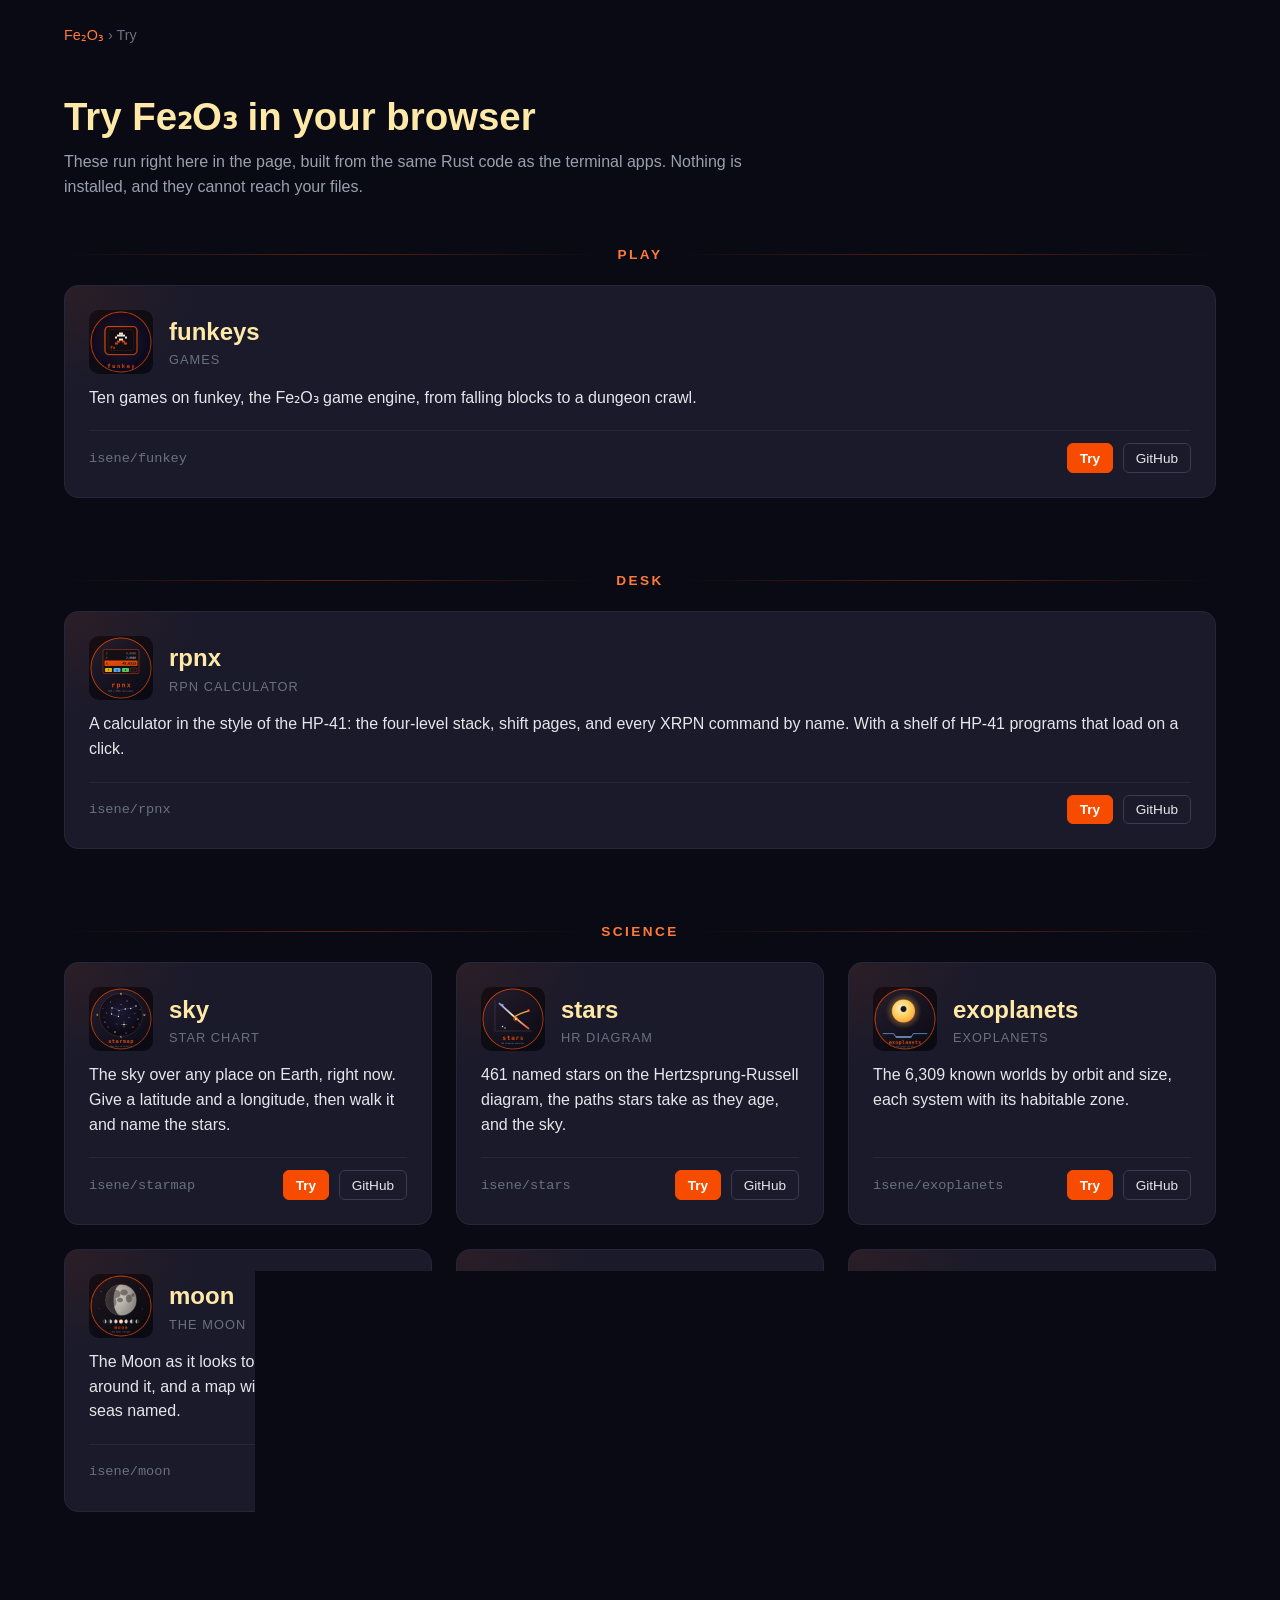
==== docs/try/index.html @ e8fb4394 "marble joins the games: the launcher fetches it, the try page plays it (v0.1.23) Co-Authored-By: Cla" ====
<!doctype html>
<html lang="en">
<head>
  <meta charset="utf-8">
  <meta name="viewport" content="width=device-width, initial-scale=1">
  <meta http-equiv="Content-Security-Policy" content="default-src 'none'; style-src 'self'; img-src 'self'; base-uri 'none'; form-action 'none'">
  <meta name="referrer" content="no-referrer">
  <title>Try Fe₂O₃ in your browser</title>
  <meta name="description" content="Fe₂O₃ apps and games running in the browser, from the same Rust code as the terminal apps.">
  <link rel="icon" href="../img/fe2o3.svg" type="image/svg+xml">
  <link rel="stylesheet" href="../style.css">
  <link rel="stylesheet" href="try.css">
</head>
<body>
  <main class="container">
    <nav class="crumbs"><a href="../">Fe₂O₃</a> › Try</nav>
    <header class="try-head">
      <h1>Try Fe₂O₃ in your browser</h1>
      <p>These run right here in the page, built from the same Rust code as the terminal apps.
      Nothing is installed, and they cannot reach your files.</p>
    </header>
    <div class="grid-divider first"><span class="grid-divider-label">Play</span></div>
    <div class="grid try-grid">
      <div class="card">
        <div class="card-head">
          <img class="card-logo" src="logos/funkey.png" alt="funkeys logo">
          <div>
            <h3 class="card-title"><a class="card-link" href="funkeys/">funkeys</a></h3>
            <div class="card-kind">Games</div>
          </div>
        </div>
        <p class="card-desc">Ten games on funkey, the Fe₂O₃ game engine, from falling blocks to a dungeon crawl.</p>
        <div class="card-meta">
          <span class="repo">isene/funkey</span>
          <span class="go"><a class="try" href="funkeys/">Try</a><a href="https://github.com/isene/funkey">GitHub</a></span>
        </div>
      </div>
    </div>
    <div class="grid-divider"><span class="grid-divider-label">Desk</span></div>
    <div class="grid try-grid">
      <div class="card">
        <div class="card-head">
          <img class="card-logo" src="logos/rpnx.png" alt="rpnx logo">
          <div>
            <h3 class="card-title"><a class="card-link" href="app.html?a=rpnx">rpnx</a></h3>
            <div class="card-kind">RPN calculator</div>
          </div>
        </div>
        <p class="card-desc">A calculator in the style of the HP-41: the four-level stack, shift pages, and every XRPN command by name. With a shelf of HP-41 programs that load on a click.</p>
        <div class="card-meta">
          <span class="repo">isene/rpnx</span>
          <span class="go"><a class="try" href="app.html?a=rpnx">Try</a><a href="https://github.com/isene/rpnx">GitHub</a></span>
        </div>
      </div>
    </div>
    <div class="grid-divider"><span class="grid-divider-label">Science</span></div>
    <div class="grid try-grid">
      <div class="card">
        <div class="card-head">
          <img class="card-logo" src="../img/starmap.svg" alt="sky logo">
          <div>
            <h3 class="card-title"><a class="card-link" href="app.html?a=sky">sky</a></h3>
            <div class="card-kind">Star chart</div>
          </div>
        </div>
        <p class="card-desc">The sky over any place on Earth, right now. Give a latitude and a longitude, then walk it and name the stars.</p>
        <div class="card-meta">
          <span class="repo">isene/starmap</span>
          <span class="go"><a class="try" href="app.html?a=sky">Try</a><a href="https://github.com/isene/starmap">GitHub</a></span>
        </div>
      </div>
      <div class="card">
        <div class="card-head">
          <img class="card-logo" src="logos/stars.png" alt="stars logo">
          <div>
            <h3 class="card-title"><a class="card-link" href="app.html?a=stars">stars</a></h3>
            <div class="card-kind">HR diagram</div>
          </div>
        </div>
        <p class="card-desc">461 named stars on the Hertzsprung-Russell diagram, the paths stars take as they age, and the sky.</p>
        <div class="card-meta">
          <span class="repo">isene/stars</span>
          <span class="go"><a class="try" href="app.html?a=stars">Try</a><a href="https://github.com/isene/stars">GitHub</a></span>
        </div>
      </div>
      <div class="card">
        <div class="card-head">
          <img class="card-logo" src="logos/exoplanets.png" alt="exoplanets logo">
          <div>
            <h3 class="card-title"><a class="card-link" href="app.html?a=exoplanets">exoplanets</a></h3>
            <div class="card-kind">Exoplanets</div>
          </div>
        </div>
        <p class="card-desc">The 6,309 known worlds by orbit and size, each system with its habitable zone.</p>
        <div class="card-meta">
          <span class="repo">isene/exoplanets</span>
          <span class="go"><a class="try" href="app.html?a=exoplanets">Try</a><a href="https://github.com/isene/exoplanets">GitHub</a></span>
        </div>
      </div>
      <div class="card">
        <div class="card-head">
          <img class="card-logo" src="logos/moon.png" alt="moon logo">
          <div>
            <h3 class="card-title"><a class="card-link" href="app.html?a=moon">moon</a></h3>
            <div class="card-kind">The Moon</div>
          </div>
        </div>
        <p class="card-desc">The Moon as it looks tonight, the days around it, and a map with the craters and seas named.</p>
        <div class="card-meta">
          <span class="repo">isene/moon</span>
          <span class="go"><a class="try" href="app.html?a=moon">Try</a><a href="https://github.com/isene/moon">GitHub</a></span>
        </div>
      </div>
      <div class="card">
        <div class="card-head">
          <img class="card-logo" src="logos/universe.png" alt="universe logo">
          <div>
            <h3 class="card-title"><a class="card-link" href="app.html?a=universe">universe</a></h3>
            <div class="card-kind">Every scale</div>
          </div>
        </div>
        <p class="card-desc">37 steps from the quantum foam to the cosmic web, each one drawn.</p>
        <div class="card-meta">
          <span class="repo">isene/universe</span>
          <span class="go"><a class="try" href="app.html?a=universe">Try</a><a href="https://github.com/isene/universe">GitHub</a></span>
        </div>
      </div>
      <div class="card">
        <div class="card-head">
          <img class="card-logo" src="logos/elements.png" alt="elements logo">
          <div>
            <h3 class="card-title"><a class="card-link" href="app.html?a=elements">elements</a></h3>
            <div class="card-kind">Periodic table</div>
          </div>
        </div>
        <p class="card-desc">Every element with its numbers and its full Wikipedia article.</p>
        <div class="card-meta">
          <span class="repo">isene/elements</span>
          <span class="go"><a class="try" href="app.html?a=elements">Try</a><a href="https://github.com/isene/elements">GitHub</a></span>
        </div>
      </div>
      <div class="card">
        <div class="card-head">
          <img class="card-logo" src="logos/isotopes.png" alt="isotopes logo">
          <div>
            <h3 class="card-title"><a class="card-link" href="app.html?a=isotopes">isotopes</a></h3>
            <div class="card-kind">Chart of the nuclides</div>
          </div>
        </div>
        <p class="card-desc">3,386 isotopes with their decay modes and half-lives, and each decay chain to its end.</p>
        <div class="card-meta">
          <span class="repo">isene/isotopes</span>
          <span class="go"><a class="try" href="app.html?a=isotopes">Try</a><a href="https://github.com/isene/isotopes">GitHub</a></span>
        </div>
      </div>
      <div class="card">
        <div class="card-head">
          <img class="card-logo" src="logos/particles.png" alt="particles logo">
          <div>
            <h3 class="card-title"><a class="card-link" href="app.html?a=particles">particles</a></h3>
            <div class="card-kind">Standard Model</div>
          </div>
        </div>
        <p class="card-desc">The seventeen fundamental particles, and a zoom from a carbon atom down to one quark.</p>
        <div class="card-meta">
          <span class="repo">isene/particles</span>
          <span class="go"><a class="try" href="app.html?a=particles">Try</a><a href="https://github.com/isene/particles">GitHub</a></span>
        </div>
      </div>
      <div class="card">
        <div class="card-head">
          <img class="card-logo" src="logos/alchemy.png" alt="alchemy logo">
          <div>
            <h3 class="card-title"><a class="card-link" href="app.html?a=alchemy">alchemy</a></h3>
            <div class="card-kind">Chemistry bench</div>
          </div>
        </div>
        <p class="card-desc">Pour reagents together and watch the colour, the precipitate and the gas. Flame tests too.</p>
        <div class="card-meta">
          <span class="repo">isene/alchemy</span>
          <span class="go"><a class="try" href="app.html?a=alchemy">Try</a><a href="https://github.com/isene/alchemy">GitHub</a></span>
        </div>
      </div>
      <div class="card">
        <div class="card-head">
          <img class="card-logo" src="logos/circuit.png" alt="circuit logo">
          <div>
            <h3 class="card-title"><a class="card-link" href="app.html?a=circuit">circuit</a></h3>
            <div class="card-kind">Electronics bench</div>
          </div>
        </div>
        <p class="card-desc">Wire batteries, resistors, LEDs and logic chips and watch every voltage, with challenges from an LED to a stopwatch.</p>
        <div class="card-meta">
          <span class="repo">isene/circuit</span>
          <span class="go"><a class="try" href="app.html?a=circuit">Try</a><a href="https://github.com/isene/circuit">GitHub</a></span>
        </div>
      </div>
      <div class="card">
        <div class="card-head">
          <img class="card-logo" src="logos/fractal.png" alt="fractal logo">
          <div>
            <h3 class="card-title"><a class="card-link" href="app.html?a=fractal">fractal</a></h3>
            <div class="card-kind">Fractals</div>
          </div>
        </div>
        <p class="card-desc">Mandelbrot, Julia, the logistic map, Lorenz and Hénon, to pan and zoom.</p>
        <div class="card-meta">
          <span class="repo">isene/fractal</span>
          <span class="go"><a class="try" href="app.html?a=fractal">Try</a><a href="https://github.com/isene/fractal">GitHub</a></span>
        </div>
      </div>
    </div>
  </main>
</body>
</html>
---- docs/style.css ----
/* Fe2O3 site - dark starfield with rust accent */

:root {
  --rust: #f74c00;
  --rust-dark: #b7410e;
  --rust-glow: #ff7a3a;
  --bg: #0a0a14;
  --bg-elev: #161622;
  --bg-card: #1a1a2a;
  --fg: #e6e6ea;
  --fg-dim: #9aa0b0;
  --fg-mute: #6a7080;
  --cyan: #80dfff;
  --green: #4ade80;
  --yellow: #ffe9a8;
}

* { box-sizing: border-box; margin: 0; padding: 0; }

html, body {
  background: var(--bg);
  color: var(--fg);
  font-family: -apple-system, BlinkMacSystemFont, "Segoe UI", Roboto, sans-serif;
  line-height: 1.55;
  min-height: 100vh;
  overflow-x: hidden;
}

/* Starfield backdrop (CSS-only, no JS) */
body::before {
  content: "";
  position: fixed;
  inset: 0;
  background:
    radial-gradient(1px 1px at 20% 30%,  rgba(255,255,255,0.6), transparent 50%),
    radial-gradient(1px 1px at 60% 20%,  rgba(255,255,255,0.4), transparent 50%),
    radial-gradient(1px 1px at 80% 60%,  rgba(255,255,255,0.7), transparent 50%),
    radial-gradient(1px 1px at 30% 80%,  rgba(255,255,255,0.5), transparent 50%),
    radial-gradient(1px 1px at 70% 90%,  rgba(255,255,255,0.6), transparent 50%),
    radial-gradient(1px 1px at 90% 40%,  rgba(128,223,255,0.5), transparent 50%),
    radial-gradient(2px 2px at 10% 70%,  rgba(255,233,168,0.5), transparent 50%),
    radial-gradient(1px 1px at 50% 50%,  rgba(255,255,255,0.4), transparent 50%),
    radial-gradient(1200px 800px at 80% -10%, rgba(247,76,0,0.12), transparent 60%),
    radial-gradient(900px 600px at -10% 100%, rgba(128,223,255,0.08), transparent 60%);
  pointer-events: none;
  z-index: -1;
}

.container {
  max-width: 1200px;
  margin: 0 auto;
  padding: 0 1.5rem;
}

/* Hero */
.hero {
  padding: 6rem 0 4rem;
  text-align: center;
}

.hero-logo {
  width: 160px;
  height: 160px;
  margin: 0 auto 1.5rem;
  display: block;
  filter: drop-shadow(0 0 40px rgba(247, 76, 0, 0.45));
}

.hero h1 {
  font-size: clamp(2.5rem, 6vw, 4.5rem);
  font-weight: 800;
  letter-spacing: -0.02em;
  background: linear-gradient(135deg, #ffe9a8 0%, var(--rust) 50%, var(--cyan) 100%);
  -webkit-background-clip: text;
  background-clip: text;
  color: transparent;
  margin-bottom: 0.5rem;
}

.hero .formula {
  font-family: "Times New Roman", serif;
  font-style: italic;
  font-size: 1.1em;
}
.hero .formula sub { font-size: 0.65em; }

.tagline {
  font-size: clamp(1rem, 2vw, 1.3rem);
  color: var(--fg-dim);
  margin-bottom: 2rem;
  max-width: 640px;
  margin-left: auto;
  margin-right: auto;
}

.badges {
  display: flex;
  justify-content: center;
  gap: 0.5rem;
  flex-wrap: wrap;
  margin-bottom: 2rem;
}
.badges img { height: 20px; }

.cta {
  display: inline-flex;
  gap: 1rem;
  flex-wrap: wrap;
  justify-content: center;
}
.cta a {
  display: inline-block;
  padding: 0.75rem 1.5rem;
  border-radius: 8px;
  text-decoration: none;
  font-weight: 600;
  transition: transform 0.15s, box-shadow 0.15s;
}
.cta a:hover { transform: translateY(-2px); box-shadow: 0 10px 30px rgba(0,0,0,0.4); }
.cta .primary {
  background: linear-gradient(135deg, var(--rust), var(--rust-dark));
  color: white;
}
.cta .secondary {
  background: var(--bg-card);
  color: var(--fg);
  border: 1px solid #333;
}

/* Section headers */
section {
  padding: 4rem 0;
}
section h2 {
  font-size: 2rem;
  font-weight: 700;
  margin-bottom: 0.5rem;
  color: var(--yellow);
}
section .section-intro {
  color: var(--fg-dim);
  max-width: 720px;
  margin-bottom: 2.5rem;
}

/* Grid of tool cards */
.grid {
  display: grid;
  grid-template-columns: repeat(auto-fit, minmax(300px, 1fr));
  gap: 1.5rem;
}

/* Visual break between the apps grid and the libraries grid: a thin
   horizontal rule on each side with a centered label. The rule
   colours follow the rust accent at low opacity to match the page. */
.grid-divider {
  display: flex;
  align-items: center;
  gap: 1rem;
  margin: 2.5rem 0 1.25rem;
  color: var(--fg-mute);
  font-size: 0.85rem;
  text-transform: uppercase;
  letter-spacing: 0.18em;
}
.grid-divider.first {
  margin-top: 1.25rem;
}
.grid-divider::before,
.grid-divider::after {
  content: "";
  flex: 1;
  height: 1px;
  background: linear-gradient(to right, transparent, rgba(247, 76, 0, 0.35), transparent);
}
.grid-divider-label {
  white-space: nowrap;
  color: var(--rust-glow, #f74c00);
  font-weight: 600;
}

.card {
  background: var(--bg-card);
  border: 1px solid #26263a;
  border-radius: 14px;
  padding: 1.5rem;
  transition: transform 0.2s, border-color 0.2s, box-shadow 0.2s;
  position: relative;
  overflow: hidden;
  text-decoration: none;
  color: inherit;
  display: flex;
  flex-direction: column;
  gap: 0.75rem;
}
.card:hover {
  transform: translateY(-4px);
  border-color: var(--rust);
  box-shadow: 0 20px 50px rgba(247, 76, 0, 0.2);
}
.card::before {
  content: "";
  position: absolute;
  inset: 0;
  background: radial-gradient(200px 150px at 0% 0%, rgba(247, 76, 0, 0.08), transparent 70%);
  pointer-events: none;
}

.card-head {
  display: flex;
  align-items: center;
  gap: 1rem;
}
.card-logo {
  width: 64px;
  height: 64px;
  flex-shrink: 0;
  border-radius: 10px;
  background: #0a0a14;
}
.card-title {
  font-size: 1.5rem;
  font-weight: 700;
  color: var(--yellow);
  margin: 0;
}
/* Stretched-link pattern: the title is the actual link, but its
   ::after overlays the whole .card so the entire surface clicks
   through to the repo. Required because <a class="card"> can't
   contain a nested <a> (e.g. the Ruby-equivalent reference) — the
   HTML5 parser otherwise yanks every block element after the inner
   <a> out of the card and into the grid as a sibling. */
.card-link {
  color: inherit;
  text-decoration: none;
}
.card-link::after {
  content: "";
  position: absolute;
  inset: 0;
  z-index: 1;
}
.card-ruby a {
  position: relative;
  z-index: 2;
}
.card-kind {
  font-size: 0.8rem;
  color: var(--fg-mute);
  text-transform: uppercase;
  letter-spacing: 0.08em;
}
.card-kind.lib { color: var(--cyan); }
.card-kind.companion { color: #a78bfa; }

/* Companion cards: visually distinct from the Rust suite proper.
   Left-edge accent in Kotlin/Android purple, faint border tint,
   hover stays in the same family rather than the rust glow. */
.card.companion {
  border-color: #2d2640;
  border-left: 3px solid #7f52ff;
}
.card.companion::before {
  background: radial-gradient(200px 150px at 0% 0%, rgba(127, 82, 255, 0.10), transparent 70%);
}
.card.companion:hover {
  border-color: #a78bfa;
  box-shadow: 0 20px 50px rgba(127, 82, 255, 0.18);
}

.card-ruby {
  font-size: 0.78rem;
  color: var(--fg-mute);
  margin-top: 0.15rem;
}
.card-ruby a {
  color: #e2544a;  /* faint Ruby red */
  text-decoration: none;
  font-family: ui-monospace, "SF Mono", Menlo, monospace;
}
.card-ruby a:hover { text-decoration: underline; }

.card-desc {
  color: var(--fg);
  flex-grow: 1;
}

.card-meta {
  display: flex;
  align-items: center;
  justify-content: space-between;
  gap: 0.5rem;
  margin-top: 0.5rem;
  padding-top: 0.75rem;
  border-top: 1px solid #26263a;
}
.card-meta img { height: 20px; }
.card-meta .repo {
  color: var(--fg-mute);
  font-size: 0.85rem;
  font-family: ui-monospace, "SF Mono", Menlo, monospace;
}

/* Install section */
.install pre {
  background: #05050a;
  border: 1px solid #26263a;
  border-radius: 10px;
  padding: 1.25rem 1.5rem;
  overflow-x: auto;
  font-family: ui-monospace, "SF Mono", Menlo, monospace;
  font-size: 0.92rem;
  color: #e6e6ea;
  line-height: 1.6;
}
.install pre .comment { color: var(--fg-mute); }
.install pre .cmd { color: var(--green); }

/* Features / why */
.features {
  display: grid;
  grid-template-columns: repeat(auto-fit, minmax(260px, 1fr));
  gap: 1.25rem;
}
.feature {
  background: var(--bg-card);
  border-left: 3px solid var(--rust);
  border-radius: 6px;
  padding: 1.25rem;
}
.feature h3 {
  color: var(--rust-glow);
  font-size: 1.1rem;
  margin-bottom: 0.4rem;
}
.feature p { color: var(--fg-dim); font-size: 0.95rem; }

/* Footer */
footer {
  padding: 3rem 0 4rem;
  text-align: center;
  color: var(--fg-mute);
  border-top: 1px solid #1a1a2a;
  margin-top: 4rem;
}
footer a { color: var(--rust-glow); text-decoration: none; }
footer a:hover { text-decoration: underline; }

@media (max-width: 600px) {
  .hero { padding: 4rem 0 2rem; }
  .card { padding: 1.25rem; }
  .card-head { flex-direction: column; text-align: center; }
}

/* The launcher block: a wide card with the grid screenshot beside the
   words. Stacks on narrow screens like everything else here. */
.launcher {
  display: flex;
  gap: 1.75rem;
  align-items: center;
  margin: 0 0 2.5rem;
  padding: 1.5rem;
  border: 1px solid rgba(247, 76, 0, 0.35);
  border-radius: 10px;
  background: linear-gradient(135deg, rgba(247, 76, 0, 0.07), rgba(0, 0, 0, 0));
}
.launcher-shot {
  flex: 1 1 52%;
  min-width: 0;
}
.launcher-shot img {
  width: 100%;
  height: auto;
  display: block;
  border-radius: 6px;
  border: 1px solid rgba(255, 255, 255, 0.08);
}
.launcher-copy {
  flex: 1 1 44%;
  min-width: 0;
}
.launcher-copy h3 {
  margin: 0 0 0.5rem;
  color: var(--rust-glow, #f74c00);
  font-size: 1.25rem;
}
.launcher-copy p {
  margin: 0 0 0.75rem;
}
.launcher-copy pre {
  margin: 0;
}
@media (max-width: 760px) {
  .launcher { flex-direction: column; align-items: stretch; }
}
---- docs/try/try.css ----
/* The try pages: apps and games that run in the browser. Built on the
   landing page's style.css (colours, cards, grid). */

.try-head { padding: 3rem 0 1.5rem; }
.try-head h1 { font-size: 2.4rem; color: var(--yellow); line-height: 1.2; }
.try-head p { color: var(--fg-dim); max-width: 720px; margin-top: 0.6rem; }
.try-head a, .help a { color: var(--rust-glow); }
.crumbs { font-size: 0.9rem; color: var(--fg-mute); padding-top: 1.5rem; }
.crumbs a { color: var(--rust-glow); text-decoration: none; }
.crumbs a:hover { text-decoration: underline; }
.try-grid { padding-bottom: 2rem; }

/* A card's buttons sit above the stretched title link. */
.card-meta .go { display: flex; gap: 0.6rem; position: relative; z-index: 2; }
.card-meta .go a { font-size: 0.85rem; text-decoration: none; padding: 0.2rem 0.75rem; border-radius: 6px;
  border: 1px solid #3a3a52; color: var(--fg); }
.card-meta .go a.try { background: var(--rust); border-color: var(--rust); color: #fff; font-weight: 600; }
.card-meta .go a:hover { border-color: var(--rust-glow); }
.card-shot { width: 100%; aspect-ratio: 16 / 10; object-fit: contain; background: #000; border-radius: 8px;
  image-rendering: pixelated; }

/* A game: the canvas, its buttons, the keys on the screen. */
.game { margin: 1rem auto 0; }
.game canvas { display: block; width: 100%; background: #000; }
.game .fk.on canvas { outline: 2px solid var(--yellow); outline-offset: 2px; }
.bar { margin: 0.6rem 0 0; display: flex; flex-wrap: wrap; gap: 0.5rem; align-items: center; }
.bar button, .bar a, .pad button { font: inherit; color: var(--fg); background: var(--bg-card); border: 1px solid #3a3a52;
  border-radius: 6px; cursor: pointer; }
.bar button, .bar a { font-size: 0.9rem; padding: 0.25rem 0.8rem; text-decoration: none; }
.bar button:hover, .bar a:hover { border-color: var(--rust-glow); }
.help { color: var(--fg-dim); margin: 1rem 0 3rem; max-width: 760px; }
.help kbd { font-family: ui-monospace, "SF Mono", Menlo, monospace; font-size: 0.85em; padding: 0.05rem 0.35rem;
  border: 1px solid #3a3a52; border-radius: 4px; background: var(--bg-card); color: var(--fg); }

.pad { display: flex; flex-wrap: wrap; justify-content: space-between; gap: 0.8rem; margin: 0.6rem 0 0;
  user-select: none; -webkit-user-select: none; }
.pad[hidden] { display: none; }
.pad .move, .pad .keys { display: grid; gap: 0.3rem; }
.pad .move { grid-template-columns: repeat(3, 3.4rem); grid-auto-rows: 3.2rem; }
.pad .keys { grid-template-columns: repeat(3, 4.4rem); grid-auto-rows: 3.2rem; }
.pad .keys.wide { grid-template-columns: repeat(4, 4rem); }
.pad button { padding: 0; font-weight: 600; font-size: 1.1rem; line-height: 1.05; touch-action: none;
  -webkit-touch-callout: none; }
.pad button.gap { visibility: hidden; }
.pad button small { display: block; font-size: 0.6rem; font-weight: 400; opacity: 0.7; }
.pad button.down { background: var(--yellow); color: #000; }

.game:fullscreen { background: #000; box-sizing: border-box; padding: 0.5rem; margin: 0; max-width: none; display: grid;
  gap: 0.5rem; grid-template: "screen" 1fr "pad" auto / 1fr; }
.game:fullscreen .fk { grid-area: screen; min-height: 0; }
.game:fullscreen .fk, .game:fullscreen canvas { width: 100%; height: 100%; }
.game:fullscreen canvas { aspect-ratio: auto !important; object-fit: contain; }
.game:fullscreen .fk.on canvas { outline: none; }
.game:fullscreen .pad { grid-area: pad; margin: 0; }
.game:fullscreen .bar, .game:fullscreen .help { display: none; }
@media (orientation: landscape) {
  .game:fullscreen { grid-template: "move screen keys" 1fr / auto 1fr auto; align-items: center; }
  .game:fullscreen .pad:not([hidden]) { display: contents; }
  .game:fullscreen .move { grid-area: move; }
  .game:fullscreen .keys { grid-area: keys; }
}

/* A terminal app: xterm.js in a box most of the window high. */
.app { margin: 1rem 0 0; }
/* The padding sits on xterm's own element and the edge is a shadow, so
   the fit addon counts only room for text. */
.app .screen { height: min(72vh, 46rem); background: #0a0910; box-shadow: 0 0 0 1px #26263a; border-radius: 8px; }
.app .screen .xterm { padding: 6px; }
/* Keys go in while the terminal has the focus. */
.app .screen.on { box-shadow: 0 0 0 2px var(--yellow); }
.pad.keybar { justify-content: flex-start; gap: 0.3rem; }
.pad.keybar button { min-width: 3rem; height: 2.6rem; padding: 0 0.6rem; font-size: 1rem; }
.app:fullscreen { background: #0a0910; box-sizing: border-box; padding: 0.5rem; display: flex; flex-direction: column; gap: 0.5rem; }
.app:fullscreen .screen { flex: 1; height: auto; border: 0; }
.app:fullscreen .bar, .app:fullscreen .help { display: none; }

/* rpnx's program library: a shelf of buttons per category, the F-keys, the notes. */
.library { margin: -1.5rem 0 3rem; max-width: 760px; }
.library h2 { font-size: 1.1rem; color: var(--yellow); margin-bottom: 0.6rem; }
.library .shelf, .library .run { display: flex; flex-wrap: wrap; gap: 0.4rem; align-items: center; margin-bottom: 0.4rem; }
.library .shelf span, .library .run span { color: var(--fg-mute); font-size: 0.85rem; min-width: 8rem; }
.library button { font: inherit; font-size: 0.9rem; color: var(--fg); background: var(--bg-card); border: 1px solid #3a3a52;
  border-radius: 6px; padding: 0.25rem 0.8rem; cursor: pointer; touch-action: manipulation; }
.library button:hover { border-color: var(--rust-glow); }
.library .shelf button.on { border-color: var(--yellow); color: var(--yellow); }
.library .run { margin-top: 0.8rem; }
.library .about { color: var(--fg-dim); margin-top: 0.8rem; }
.library .about a { color: var(--rust-glow); }
.app:fullscreen .library { display: none; }

@media (max-width: 600px) {
  .library .shelf span, .library .run span { min-width: 100%; }
  .try-head h1 { font-size: 1.9rem; }
  .pad .move { grid-template-columns: repeat(3, 3rem); grid-auto-rows: 3rem; }
  .pad .keys, .pad .keys.wide { grid-template-columns: repeat(3, 3.6rem); grid-auto-rows: 3rem; }
}
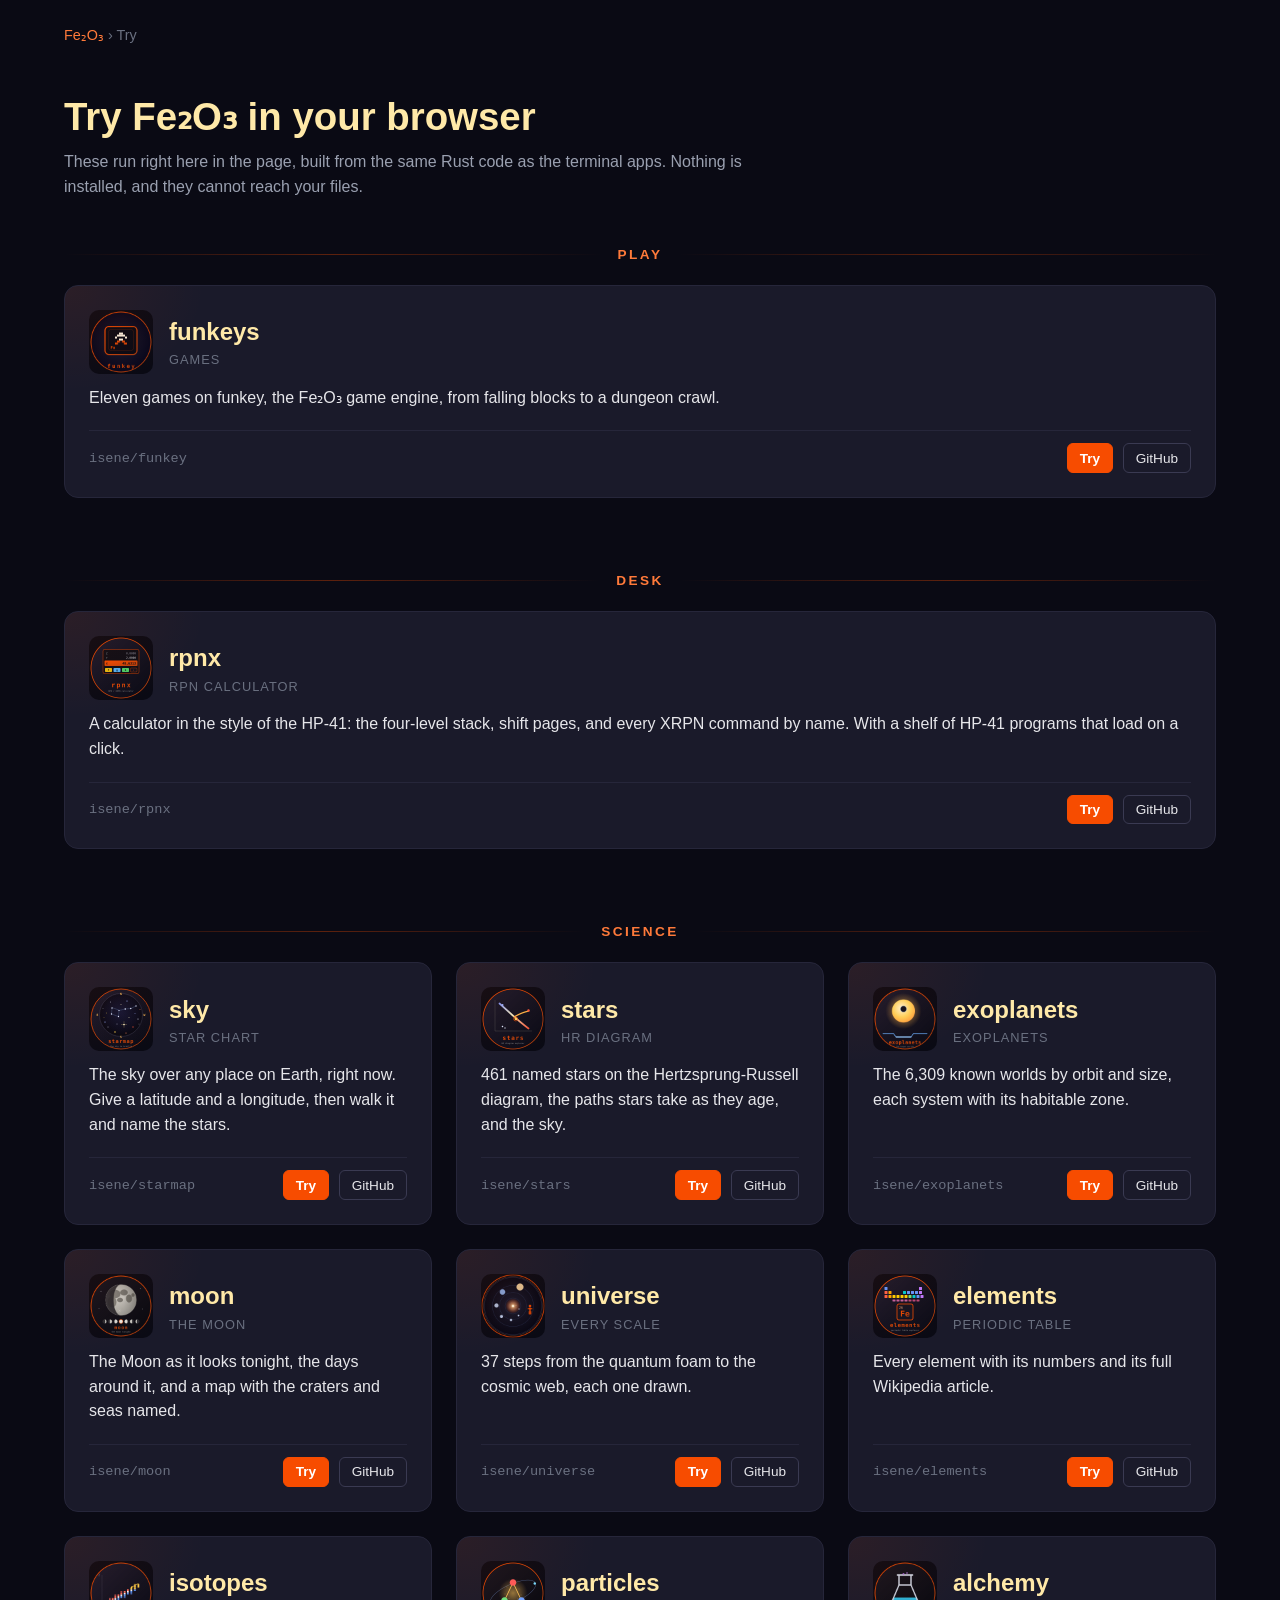
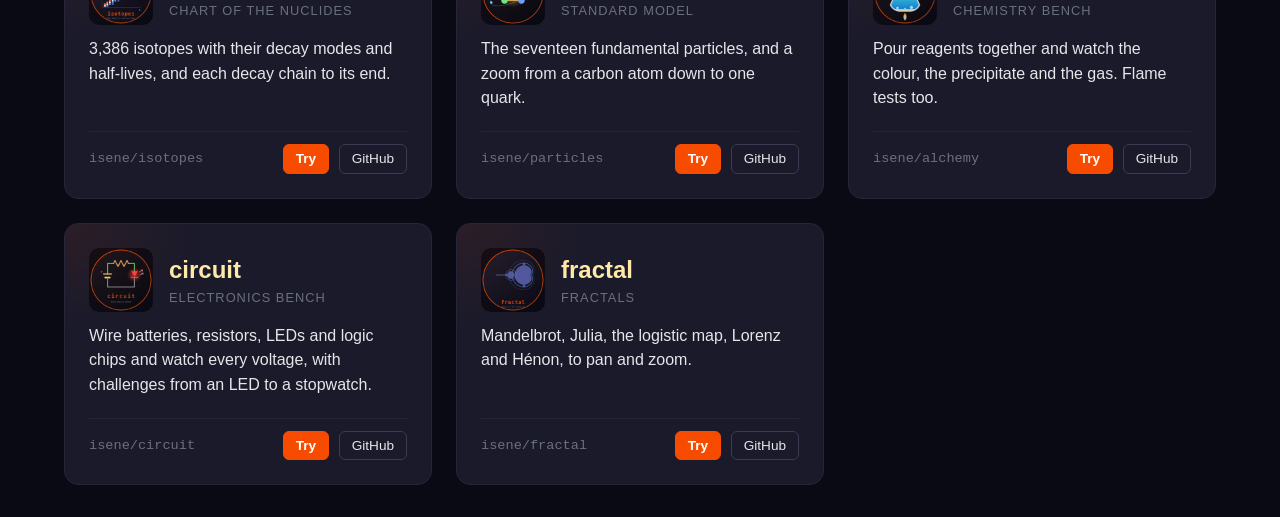
==== commit e591d7e0: "again joins the games: the launcher fetches it, the try page plays it (v0.1.24) Co-Authored-By: Clau" ====
--- a/docs/try/index.html
+++ b/docs/try/index.html
@@ -29,7 +29,7 @@
             <div class="card-kind">Games</div>
           </div>
         </div>
-        <p class="card-desc">Ten games on funkey, the Fe₂O₃ game engine, from falling blocks to a dungeon crawl.</p>
+        <p class="card-desc">Eleven games on funkey, the Fe₂O₃ game engine, from falling blocks to a dungeon crawl.</p>
         <div class="card-meta">
           <span class="repo">isene/funkey</span>
           <span class="go"><a class="try" href="funkeys/">Try</a><a href="https://github.com/isene/funkey">GitHub</a></span>
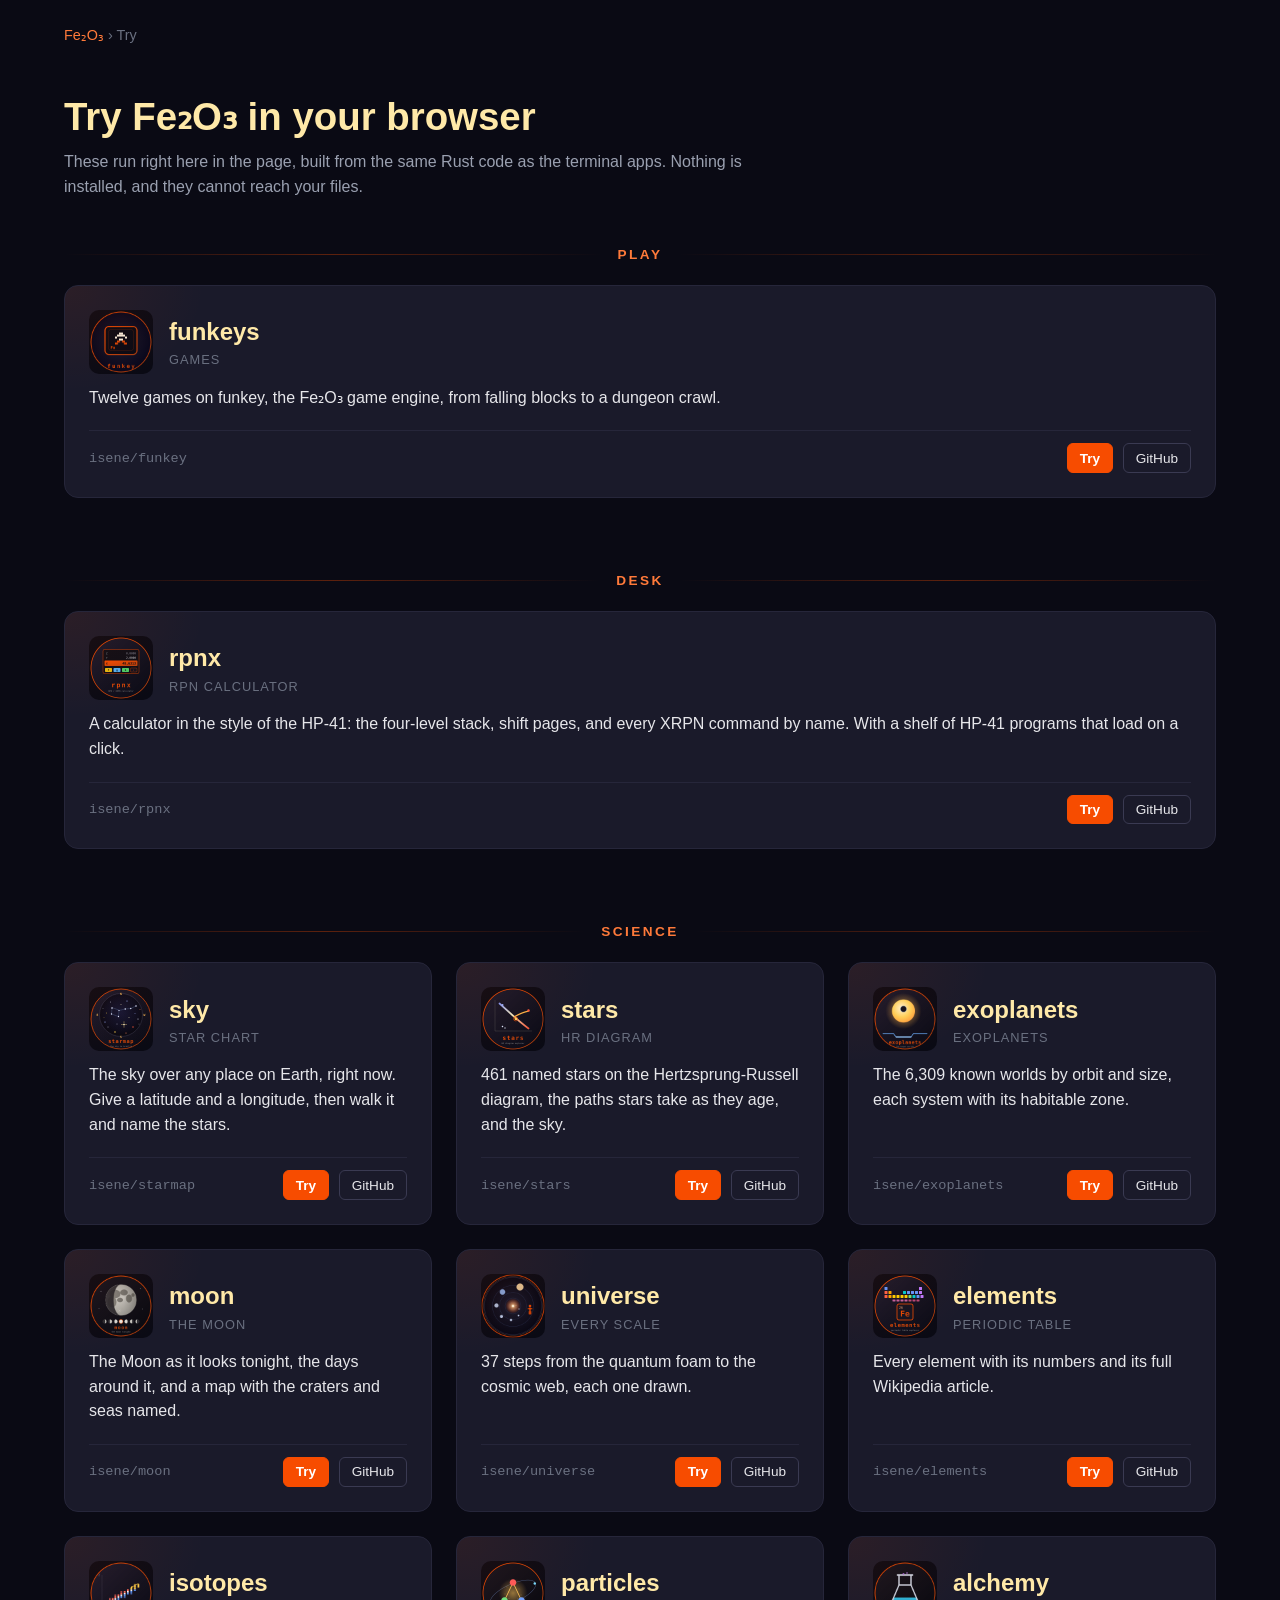
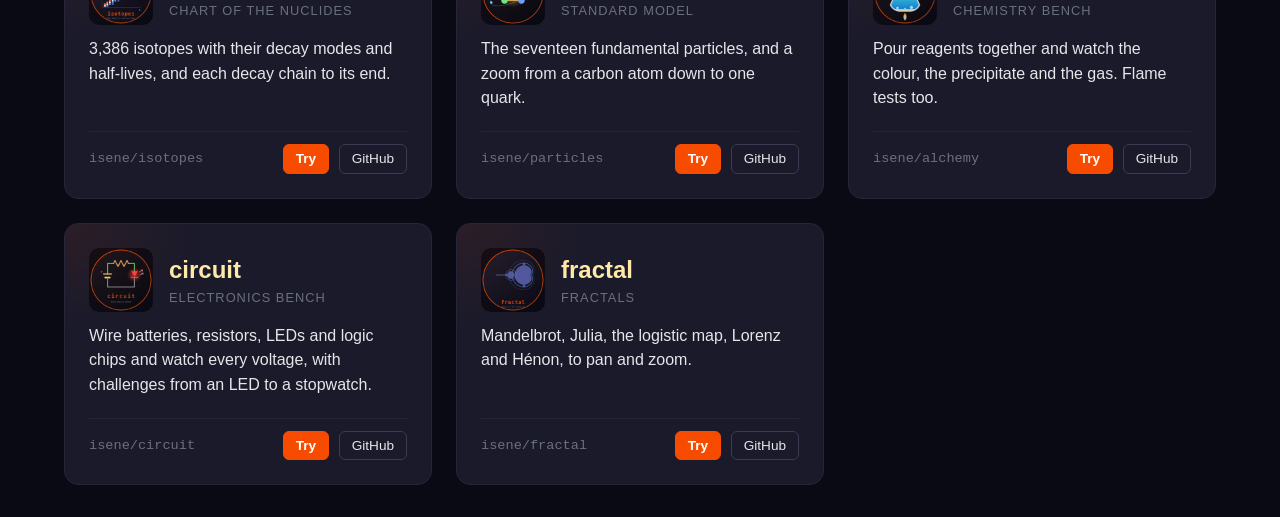
==== commit b72bedd3: "kart joins the games: the launcher fetches it, the try page plays it (v0.1.25) A frame of it takes 2" ====
--- a/docs/try/index.html
+++ b/docs/try/index.html
@@ -29,7 +29,7 @@
             <div class="card-kind">Games</div>
           </div>
         </div>
-        <p class="card-desc">Eleven games on funkey, the Fe₂O₃ game engine, from falling blocks to a dungeon crawl.</p>
+        <p class="card-desc">Twelve games on funkey, the Fe₂O₃ game engine, from falling blocks to a dungeon crawl.</p>
         <div class="card-meta">
           <span class="repo">isene/funkey</span>
           <span class="go"><a class="try" href="funkeys/">Try</a><a href="https://github.com/isene/funkey">GitHub</a></span>
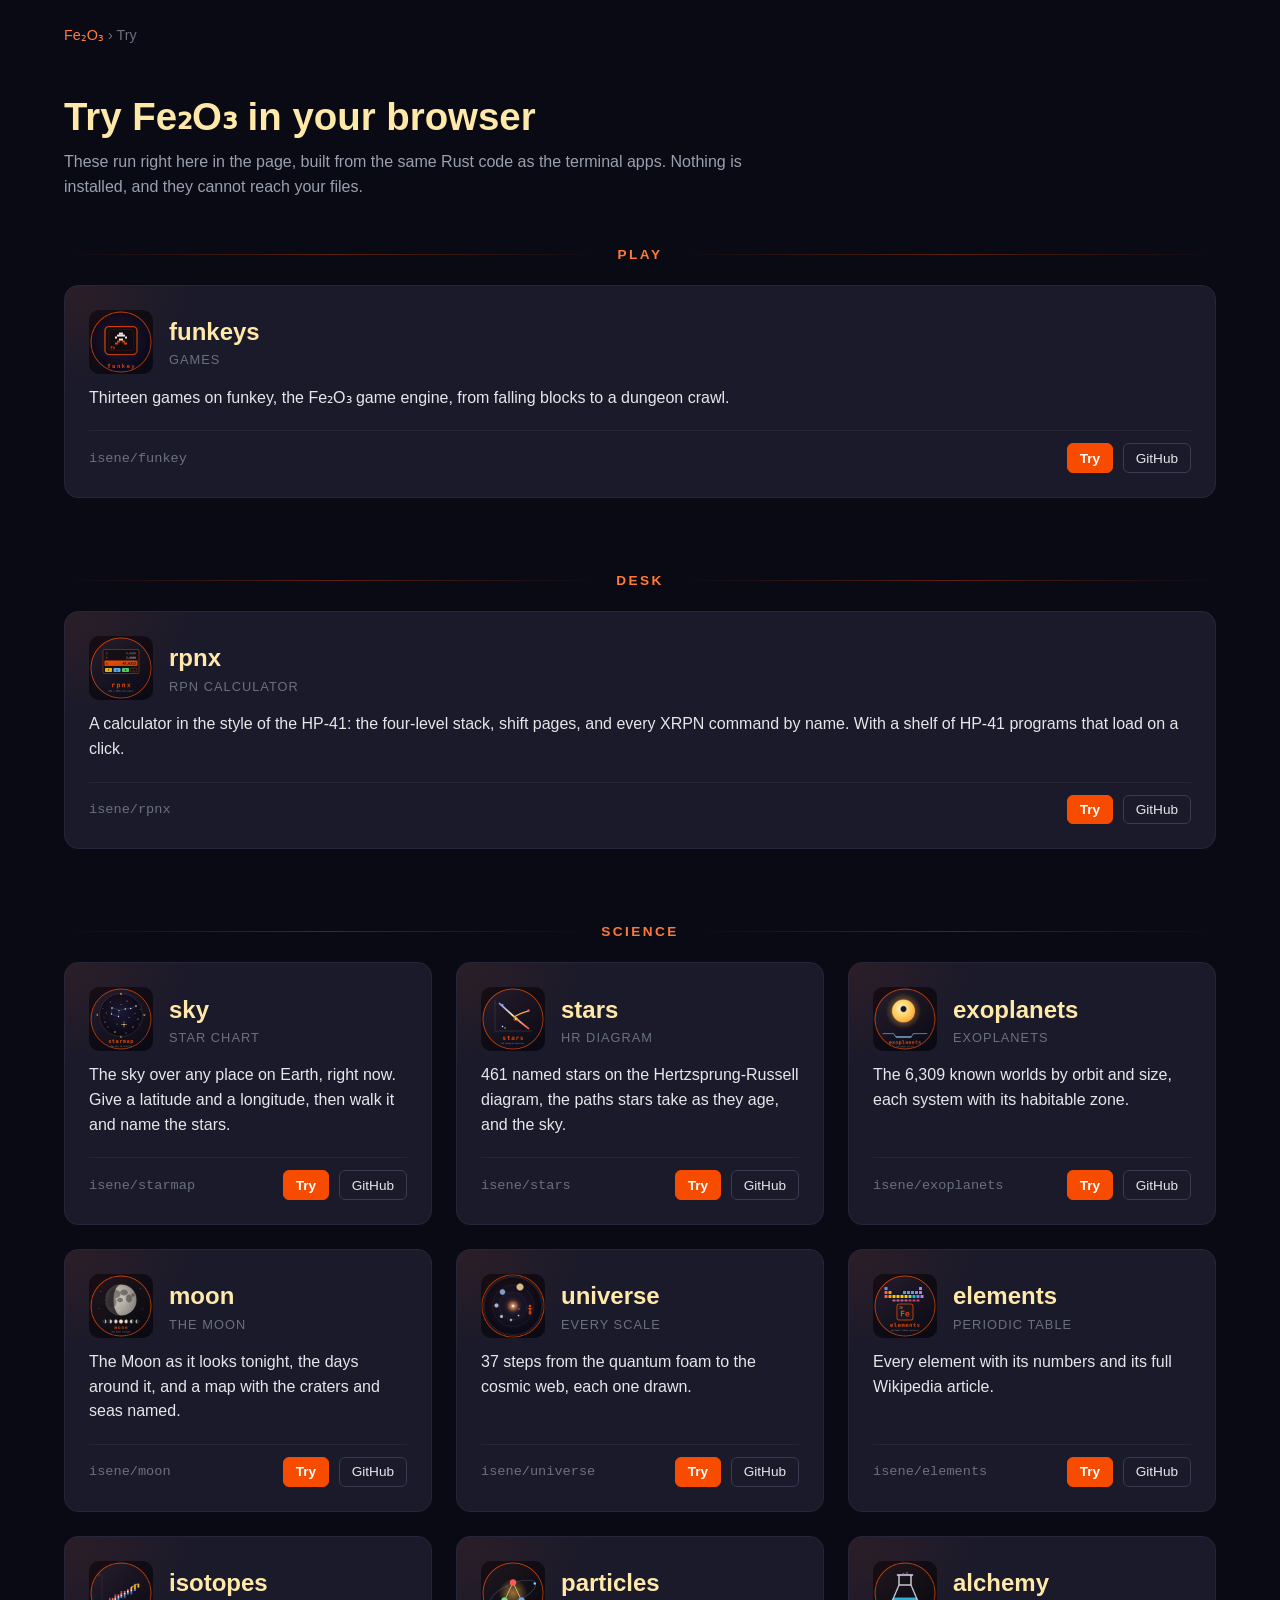
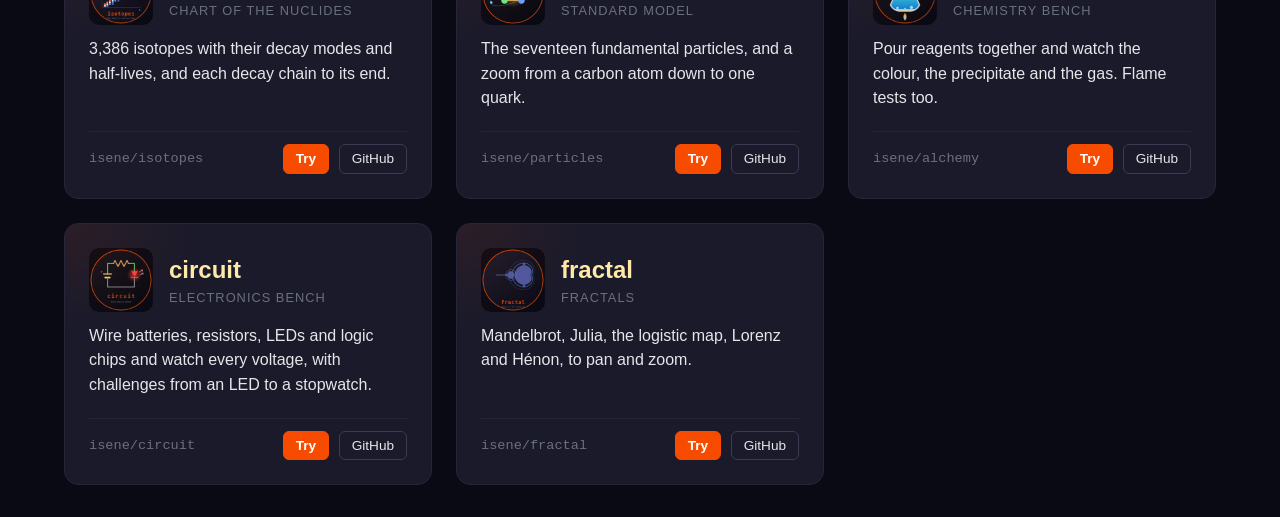
==== commit 1a17aee2: "chomp joins funkey's games and the try page (v0.1.26) The funkey card fetches chomp with the other g" ====
--- a/docs/try/index.html
+++ b/docs/try/index.html
@@ -29,7 +29,7 @@
             <div class="card-kind">Games</div>
           </div>
         </div>
-        <p class="card-desc">Twelve games on funkey, the Fe₂O₃ game engine, from falling blocks to a dungeon crawl.</p>
+        <p class="card-desc">Thirteen games on funkey, the Fe₂O₃ game engine, from falling blocks to a dungeon crawl.</p>
         <div class="card-meta">
           <span class="repo">isene/funkey</span>
           <span class="go"><a class="try" href="funkeys/">Try</a><a href="https://github.com/isene/funkey">GitHub</a></span>
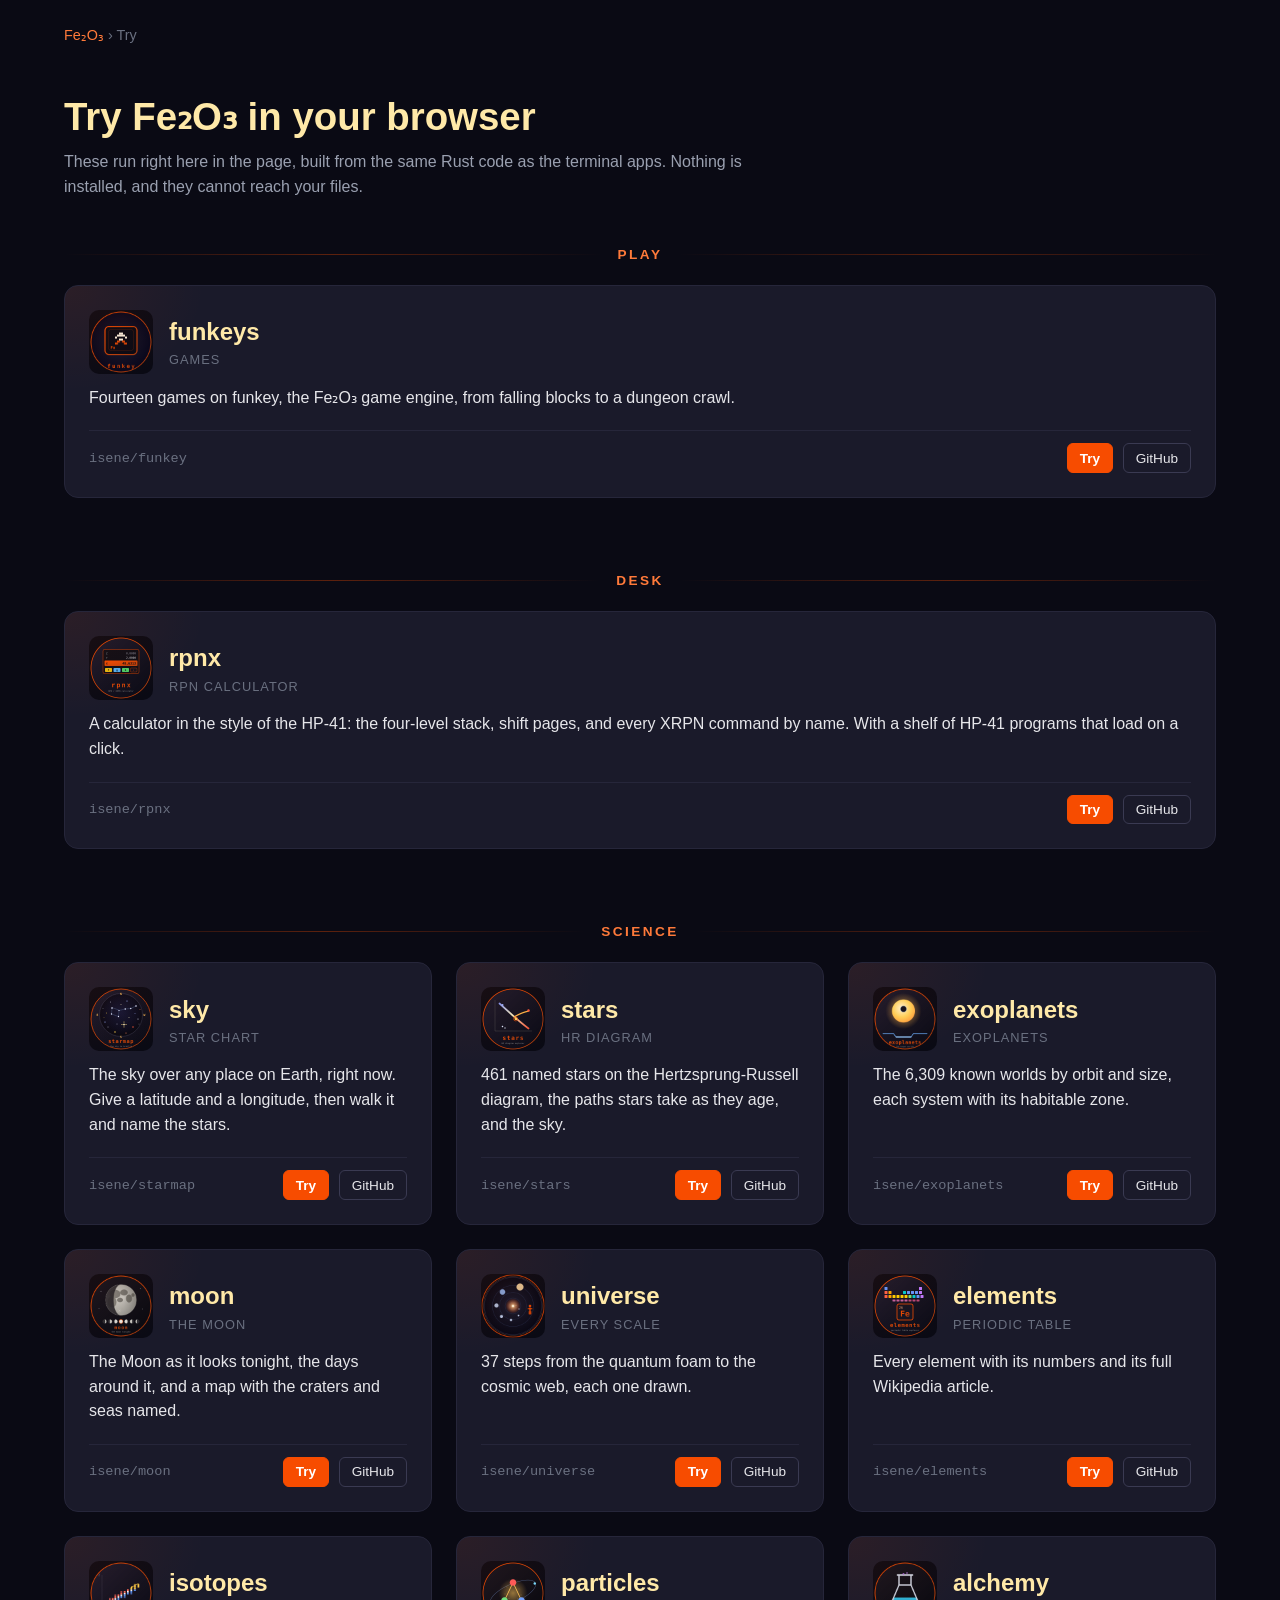
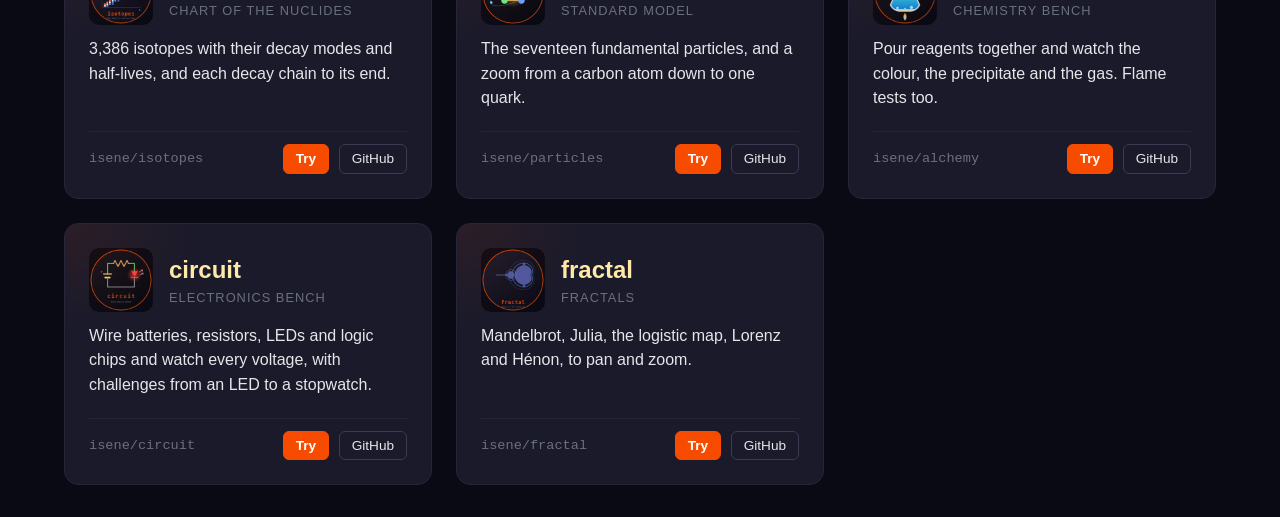
==== commit 90c8218a: "Try page: blocks plays in the browser funkey 0.8.1 made a frame of blocks fast enough for the one th" ====
--- a/docs/try/index.html
+++ b/docs/try/index.html
@@ -29,7 +29,7 @@
             <div class="card-kind">Games</div>
           </div>
         </div>
-        <p class="card-desc">Thirteen games on funkey, the Fe₂O₃ game engine, from falling blocks to a dungeon crawl.</p>
+        <p class="card-desc">Fourteen games on funkey, the Fe₂O₃ game engine, from falling blocks to a dungeon crawl.</p>
         <div class="card-meta">
           <span class="repo">isene/funkey</span>
           <span class="go"><a class="try" href="funkeys/">Try</a><a href="https://github.com/isene/funkey">GitHub</a></span>
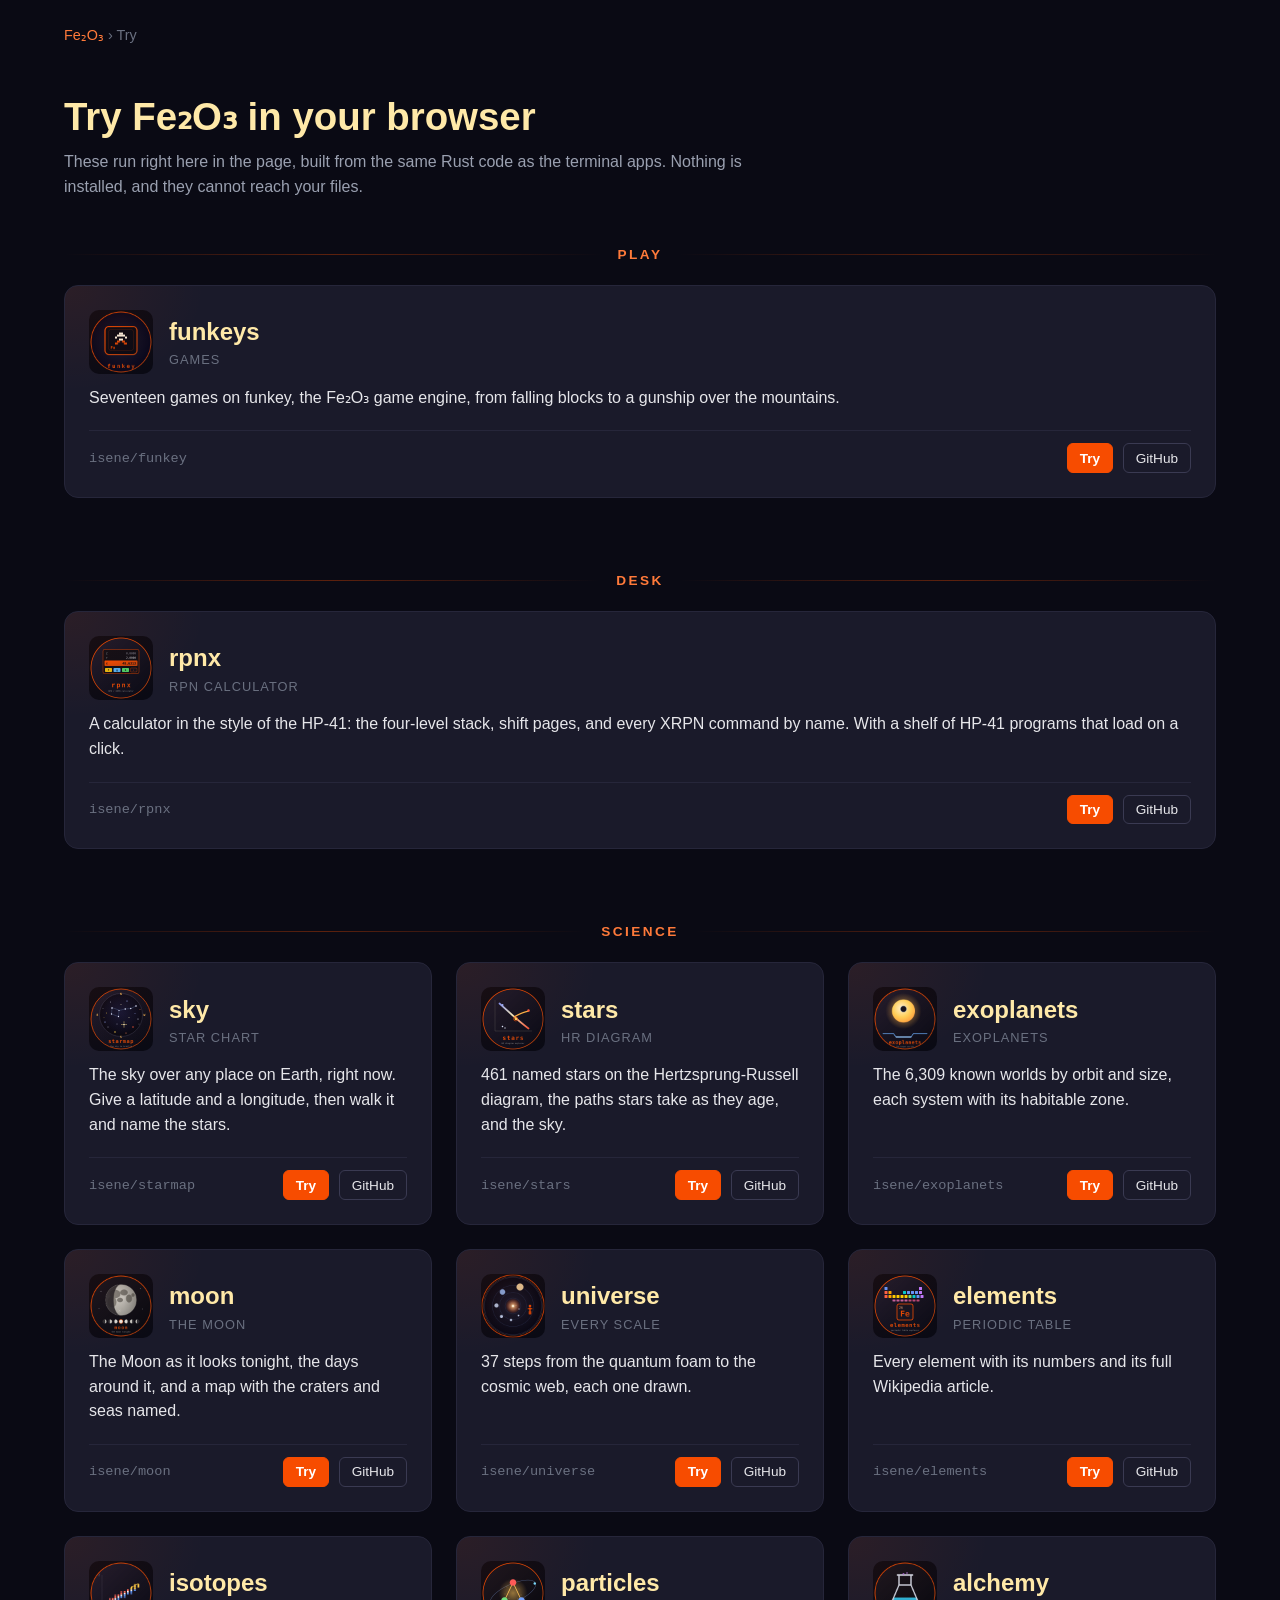
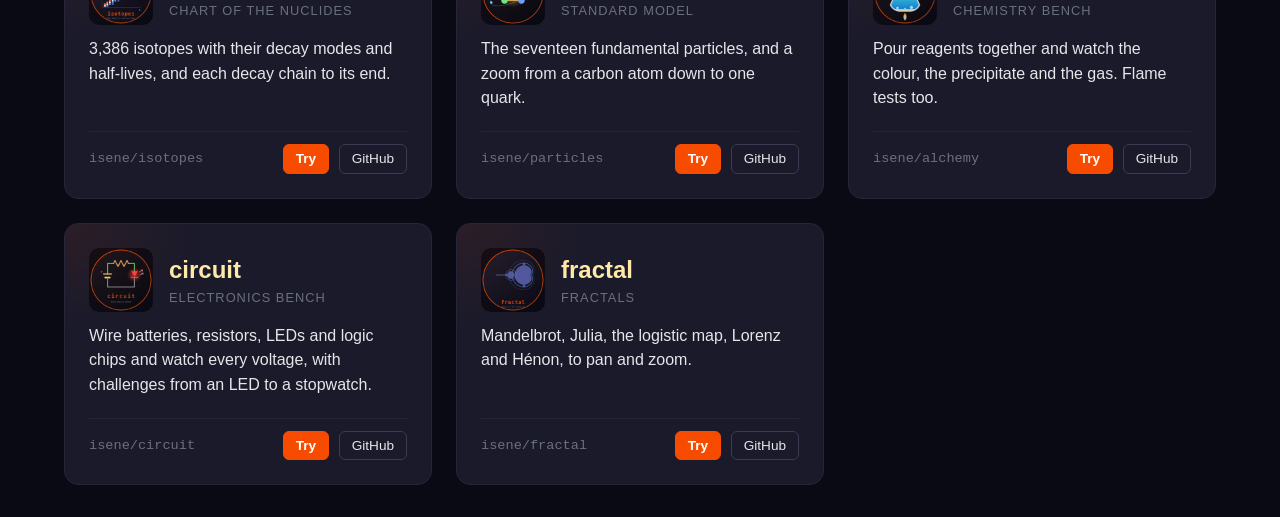
==== commit ac082a56: "Try page: raid, soar and castle Seventeen funkey games now play in the browser. raid has a shared to" ====
--- a/docs/try/index.html
+++ b/docs/try/index.html
@@ -29,7 +29,7 @@
             <div class="card-kind">Games</div>
           </div>
         </div>
-        <p class="card-desc">Fourteen games on funkey, the Fe₂O₃ game engine, from falling blocks to a dungeon crawl.</p>
+        <p class="card-desc">Seventeen games on funkey, the Fe₂O₃ game engine, from falling blocks to a gunship over the mountains.</p>
         <div class="card-meta">
           <span class="repo">isene/funkey</span>
           <span class="go"><a class="try" href="funkeys/">Try</a><a href="https://github.com/isene/funkey">GitHub</a></span>
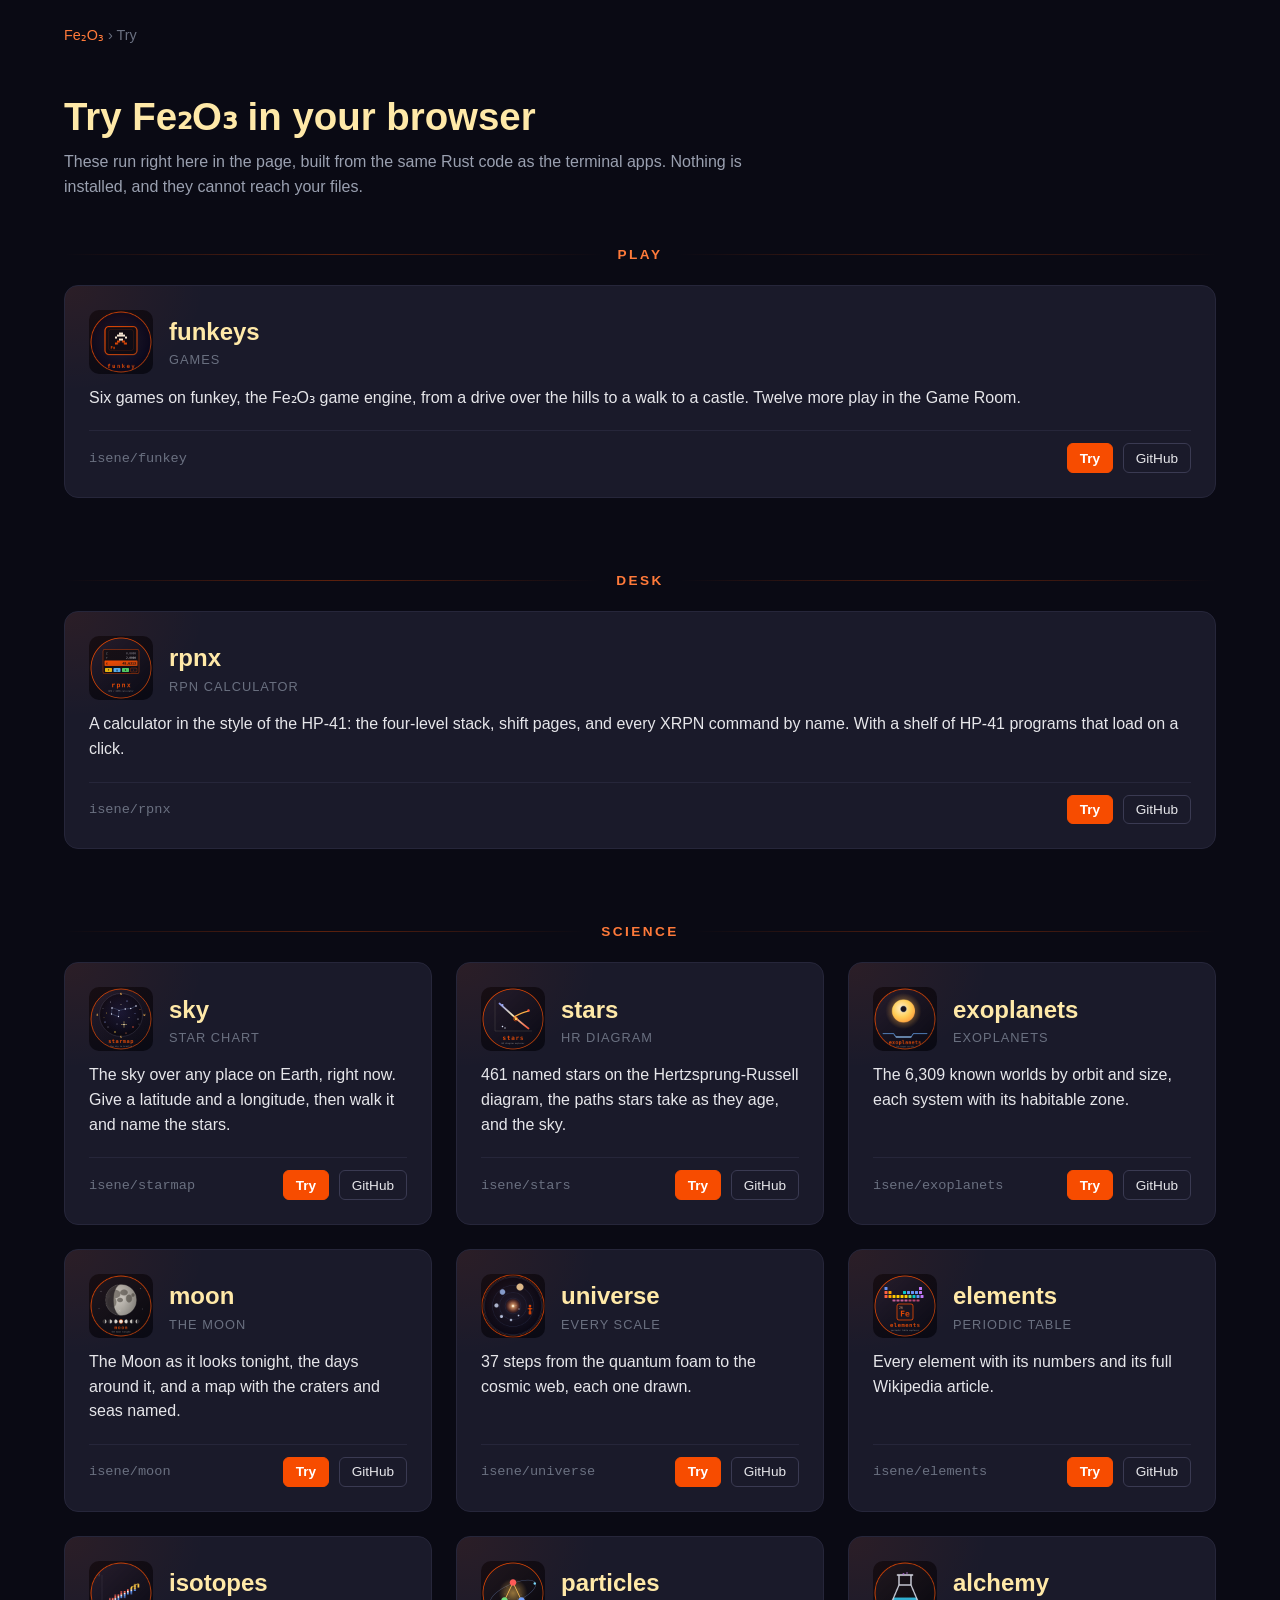
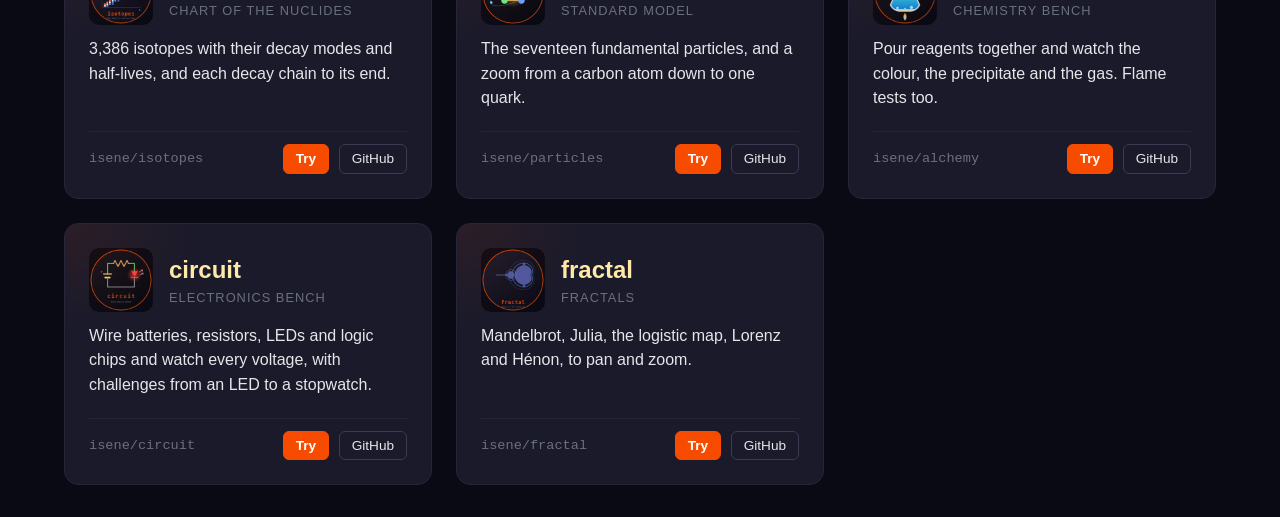
==== commit 460a89ee: "Try page: the Game Room's eleven games move there raid, blocks, chomp, kart, again, marble, vector, " ====
--- a/docs/try/index.html
+++ b/docs/try/index.html
@@ -29,7 +29,7 @@
             <div class="card-kind">Games</div>
           </div>
         </div>
-        <p class="card-desc">Seventeen games on funkey, the Fe₂O₃ game engine, from falling blocks to a gunship over the mountains.</p>
+        <p class="card-desc">Six games on funkey, the Fe₂O₃ game engine, from a drive over the hills to a walk to a castle. Twelve more play in the Game Room.</p>
         <div class="card-meta">
           <span class="repo">isene/funkey</span>
           <span class="go"><a class="try" href="funkeys/">Try</a><a href="https://github.com/isene/funkey">GitHub</a></span>
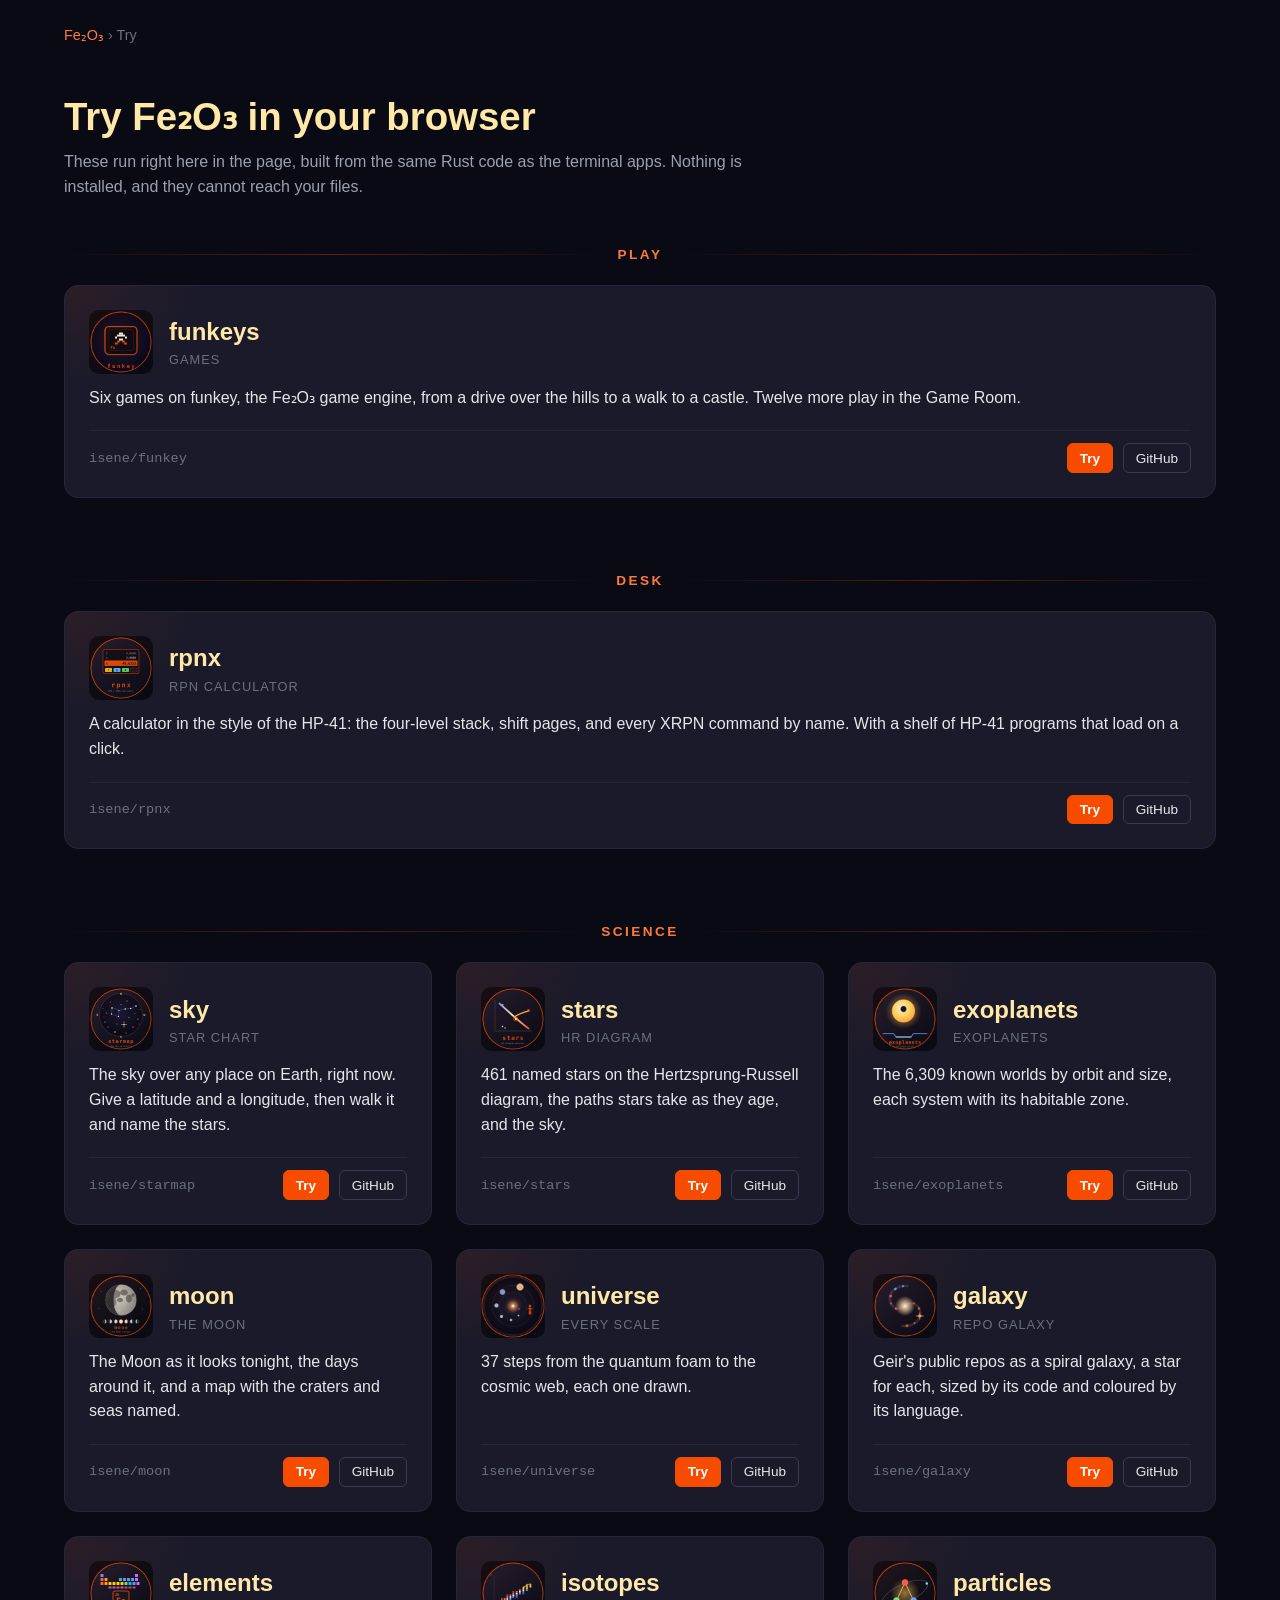
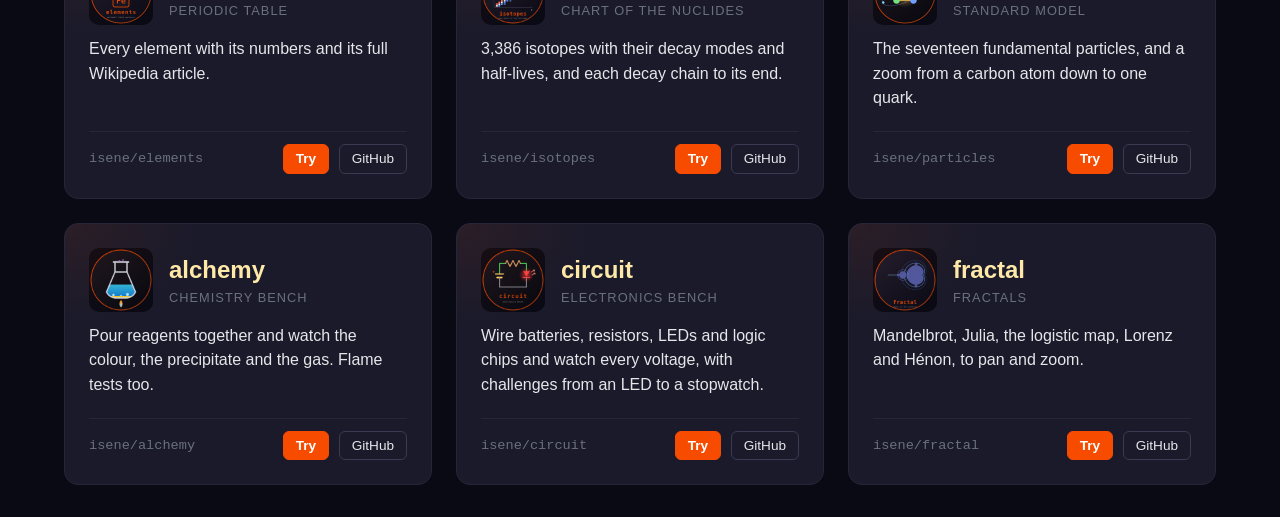
==== commit 019b5751: "Try page: galaxy, with the public repos tools/galaxy-data lists the public repos on GitHub (no forks" ====
--- a/docs/try/index.html
+++ b/docs/try/index.html
@@ -127,6 +127,20 @@
       </div>
       <div class="card">
         <div class="card-head">
+          <img class="card-logo" src="logos/galaxy.png" alt="galaxy logo">
+          <div>
+            <h3 class="card-title"><a class="card-link" href="app.html?a=galaxy">galaxy</a></h3>
+            <div class="card-kind">Repo galaxy</div>
+          </div>
+        </div>
+        <p class="card-desc">Geir's public repos as a spiral galaxy, a star for each, sized by its code and coloured by its language.</p>
+        <div class="card-meta">
+          <span class="repo">isene/galaxy</span>
+          <span class="go"><a class="try" href="app.html?a=galaxy">Try</a><a href="https://github.com/isene/galaxy">GitHub</a></span>
+        </div>
+      </div>
+      <div class="card">
+        <div class="card-head">
           <img class="card-logo" src="logos/elements.png" alt="elements logo">
           <div>
             <h3 class="card-title"><a class="card-link" href="app.html?a=elements">elements</a></h3>
